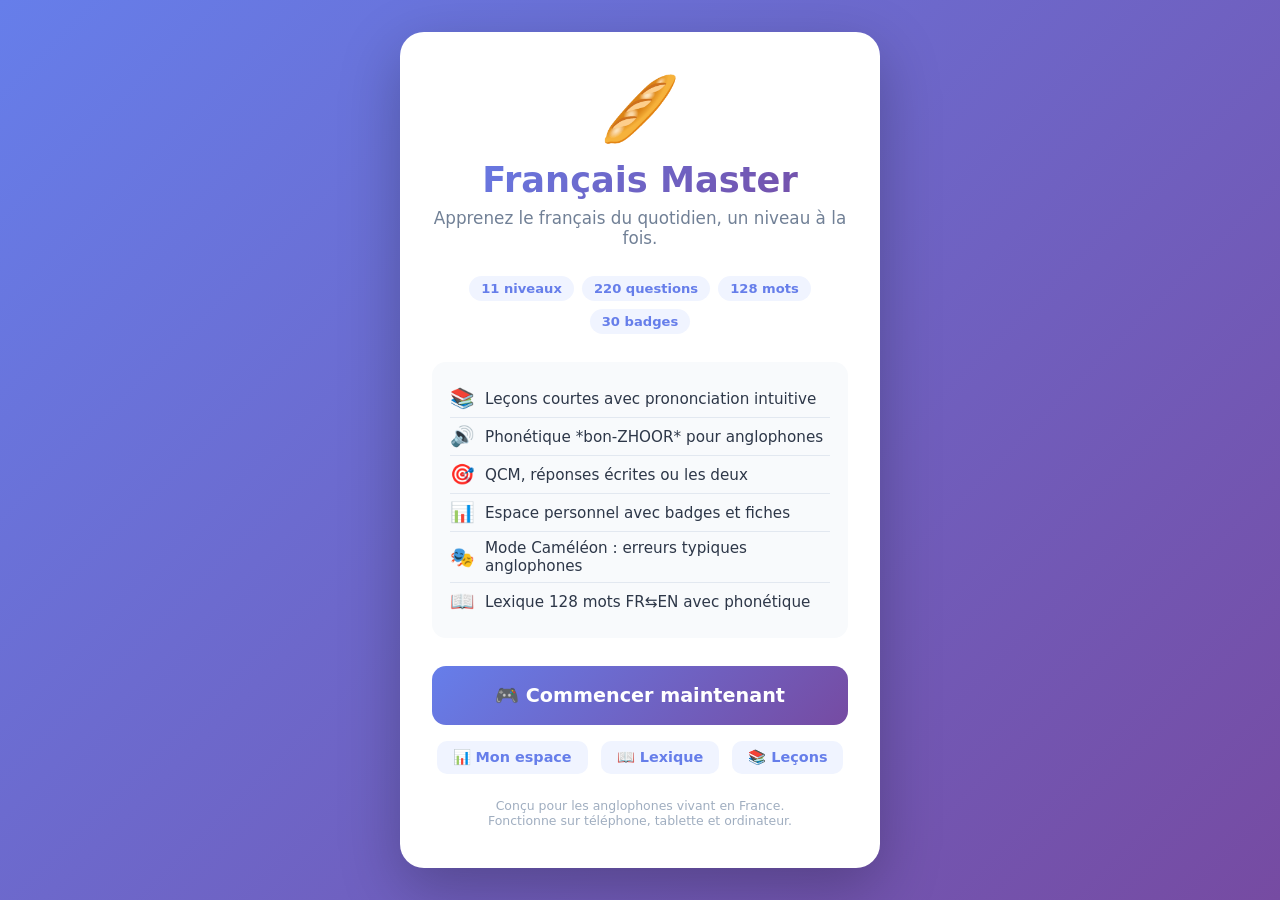
==== index.html @ 1af31f12 "Add files via upload" ====
<!DOCTYPE html>
<html lang="fr">
<head>
<meta charset="UTF-8">
<meta name="viewport" content="width=device-width, initial-scale=1.0">
<title>Français Master</title>
<style>
:root{--primary:#667eea;--secondary:#764ba2}
*{box-sizing:border-box;margin:0;padding:0;font-family:"Segoe UI",system-ui,sans-serif}
body{background:linear-gradient(135deg,var(--primary),var(--secondary));min-height:100vh;display:flex;align-items:center;justify-content:center;padding:20px}
.card{background:white;border-radius:24px;padding:40px 32px;max-width:480px;width:100%;text-align:center;box-shadow:0 20px 60px rgba(0,0,0,.25)}
.emoji{font-size:4em;margin-bottom:12px;display:block;animation:bounce 2s infinite}
@keyframes bounce{0%,100%{transform:translateY(0)}50%{transform:translateY(-10px)}}
h1{font-size:2.2em;font-weight:800;background:linear-gradient(135deg,var(--primary),var(--secondary));-webkit-background-clip:text;-webkit-text-fill-color:transparent;margin-bottom:8px}
.tagline{color:#718096;font-size:1.05em;margin-bottom:28px}
.pills{display:flex;justify-content:center;gap:8px;flex-wrap:wrap;margin-bottom:28px}
.pill{background:#f0f4ff;color:var(--primary);padding:5px 12px;border-radius:20px;font-size:.82em;font-weight:600}
.features{background:#f8fafc;border-radius:14px;padding:18px;margin-bottom:28px;text-align:left}
.feature{display:flex;align-items:center;gap:10px;padding:7px 0;font-size:.95em;color:#2d3748;border-bottom:1px solid #e2e8f0}
.feature:last-child{border-bottom:none}
.feature-icon{font-size:1.3em;flex-shrink:0}
.btn-play{display:block;background:linear-gradient(135deg,var(--primary),var(--secondary));color:white;text-decoration:none;padding:18px 32px;border-radius:14px;font-size:1.2em;font-weight:800;transition:all .25s;margin-bottom:12px}
.btn-play:hover{transform:translateY(-3px);box-shadow:0 10px 25px rgba(102,126,234,.4)}
.btn-sec{display:inline-block;color:var(--primary);text-decoration:none;font-size:.9em;font-weight:600;padding:8px 16px;border-radius:10px;background:#f0f4ff;margin:4px}
.footer{margin-top:20px;font-size:.78em;color:#a0aec0}
</style>
</head>
<body>
<div class="card">
  <span class="emoji">🥖</span>
  <h1>Français Master</h1>
  <p class="tagline">Apprenez le français du quotidien, un niveau à la fois.</p>
  <div class="pills">
    <span class="pill">11 niveaux</span>
    <span class="pill">220 questions</span>
    <span class="pill">128 mots</span>
    <span class="pill">30 badges</span>
  </div>
  <div class="features">
    <div class="feature"><span class="feature-icon">📚</span>Leçons courtes avec prononciation intuitive</div>
    <div class="feature"><span class="feature-icon">🔊</span>Phonétique *bon-ZHOOR* pour anglophones</div>
    <div class="feature"><span class="feature-icon">🎯</span>QCM, réponses écrites ou les deux</div>
    <div class="feature"><span class="feature-icon">📊</span>Espace personnel avec badges et fiches</div>
    <div class="feature"><span class="feature-icon">🎭</span>Mode Caméléon : erreurs typiques anglophones</div>
    <div class="feature"><span class="feature-icon">📖</span>Lexique 128 mots FR⇆EN avec phonétique</div>
  </div>
  <a href="quiz.html" class="btn-play">🎮 Commencer maintenant</a>
  <div>
    <a href="dashboard.html" class="btn-sec">📊 Mon espace</a>
    <a href="lexique.html" class="btn-sec">📖 Lexique</a>
    <a href="quiz.html?section=lecons" class="btn-sec">📚 Leçons</a>
  </div>
  <p class="footer">Conçu pour les anglophones vivant en France.<br>Fonctionne sur téléphone, tablette et ordinateur.</p>
</div>
</body>
</html>
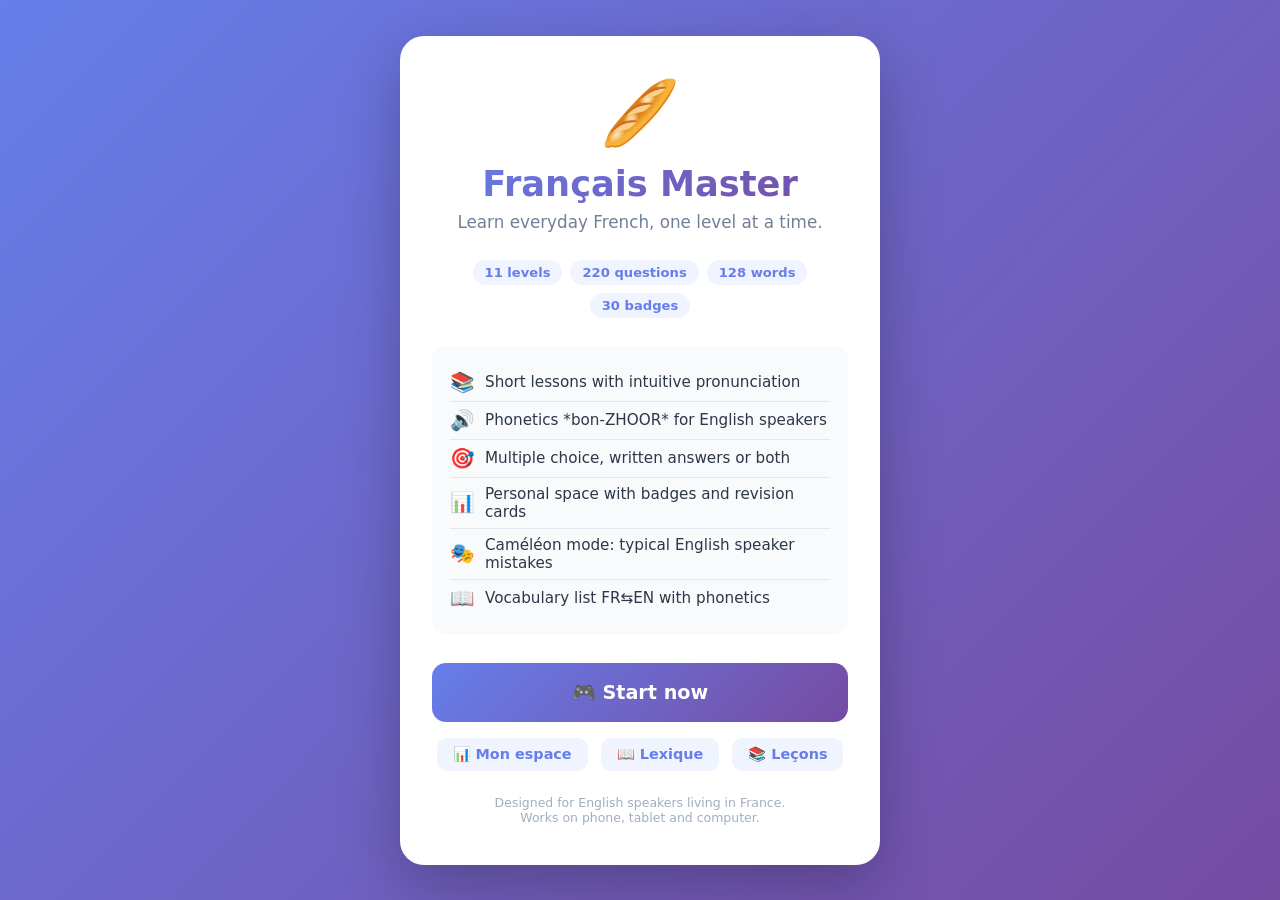
==== commit 24104b6d: "Add files via upload" ====
--- a/index.html
+++ b/index.html
@@ -29,28 +29,36 @@
 <div class="card">
   <span class="emoji">🥖</span>
   <h1>Français Master</h1>
-  <p class="tagline">Apprenez le français du quotidien, un niveau à la fois.</p>
+  <p class="tagline">Learn everyday French, one level at a time.</p>
   <div class="pills">
-    <span class="pill">11 niveaux</span>
+    <span class="pill">11 levels</span>
     <span class="pill">220 questions</span>
-    <span class="pill">128 mots</span>
+    <span class="pill" id="wordCount">128 words</span>
     <span class="pill">30 badges</span>
   </div>
   <div class="features">
-    <div class="feature"><span class="feature-icon">📚</span>Leçons courtes avec prononciation intuitive</div>
-    <div class="feature"><span class="feature-icon">🔊</span>Phonétique *bon-ZHOOR* pour anglophones</div>
-    <div class="feature"><span class="feature-icon">🎯</span>QCM, réponses écrites ou les deux</div>
-    <div class="feature"><span class="feature-icon">📊</span>Espace personnel avec badges et fiches</div>
-    <div class="feature"><span class="feature-icon">🎭</span>Mode Caméléon : erreurs typiques anglophones</div>
-    <div class="feature"><span class="feature-icon">📖</span>Lexique 128 mots FR⇆EN avec phonétique</div>
+    <div class="feature"><span class="feature-icon">📚</span>Short lessons with intuitive pronunciation</div>
+    <div class="feature"><span class="feature-icon">🔊</span>Phonetics *bon-ZHOOR* for English speakers</div>
+    <div class="feature"><span class="feature-icon">🎯</span>Multiple choice, written answers or both</div>
+    <div class="feature"><span class="feature-icon">📊</span>Personal space with badges and revision cards</div>
+    <div class="feature"><span class="feature-icon">🎭</span>Caméléon mode: typical English speaker mistakes</div>
+    <div class="feature"><span class="feature-icon">📖</span>Vocabulary list FR⇆EN with phonetics</div>
   </div>
-  <a href="quiz.html" class="btn-play">🎮 Commencer maintenant</a>
+  <a href="quiz.html" class="btn-play">🎮 Start now</a>
   <div>
     <a href="dashboard.html" class="btn-sec">📊 Mon espace</a>
     <a href="lexique.html" class="btn-sec">📖 Lexique</a>
     <a href="quiz.html?section=lecons" class="btn-sec">📚 Leçons</a>
   </div>
-  <p class="footer">Conçu pour les anglophones vivant en France.<br>Fonctionne sur téléphone, tablette et ordinateur.</p>
+  <p class="footer">Designed for English speakers living in France.<br>Works on phone, tablet and computer.</p>
 </div>
+<script src="BDDlexique.js"></script>
+<script>
+document.addEventListener("DOMContentLoaded", function() {
+  if (typeof LEXIQUE_BDD !== "undefined") {
+    document.getElementById("wordCount").textContent = LEXIQUE_BDD.length + " words";
+  }
+});
+</script>
 </body>
 </html>
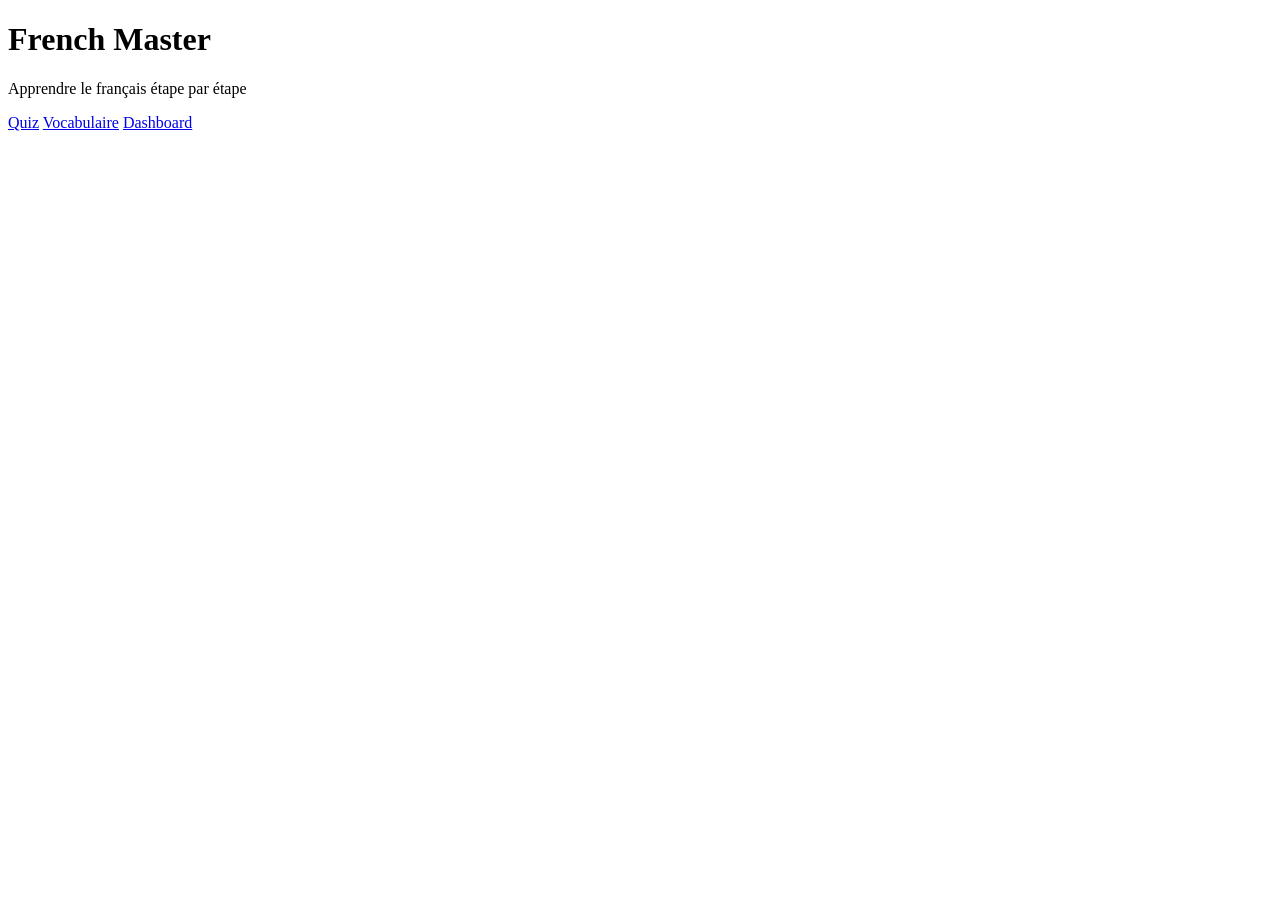
==== commit 469e2094: "Add files via upload" ====
--- a/index.html
+++ b/index.html
@@ -1,64 +1,21 @@
-<!DOCTYPE html>
+<!doctype html>
 <html lang="fr">
 <head>
-<meta charset="UTF-8">
-<meta name="viewport" content="width=device-width, initial-scale=1.0">
-<title>Français Master</title>
-<style>
-:root{--primary:#667eea;--secondary:#764ba2}
-*{box-sizing:border-box;margin:0;padding:0;font-family:"Segoe UI",system-ui,sans-serif}
-body{background:linear-gradient(135deg,var(--primary),var(--secondary));min-height:100vh;display:flex;align-items:center;justify-content:center;padding:20px}
-.card{background:white;border-radius:24px;padding:40px 32px;max-width:480px;width:100%;text-align:center;box-shadow:0 20px 60px rgba(0,0,0,.25)}
-.emoji{font-size:4em;margin-bottom:12px;display:block;animation:bounce 2s infinite}
-@keyframes bounce{0%,100%{transform:translateY(0)}50%{transform:translateY(-10px)}}
-h1{font-size:2.2em;font-weight:800;background:linear-gradient(135deg,var(--primary),var(--secondary));-webkit-background-clip:text;-webkit-text-fill-color:transparent;margin-bottom:8px}
-.tagline{color:#718096;font-size:1.05em;margin-bottom:28px}
-.pills{display:flex;justify-content:center;gap:8px;flex-wrap:wrap;margin-bottom:28px}
-.pill{background:#f0f4ff;color:var(--primary);padding:5px 12px;border-radius:20px;font-size:.82em;font-weight:600}
-.features{background:#f8fafc;border-radius:14px;padding:18px;margin-bottom:28px;text-align:left}
-.feature{display:flex;align-items:center;gap:10px;padding:7px 0;font-size:.95em;color:#2d3748;border-bottom:1px solid #e2e8f0}
-.feature:last-child{border-bottom:none}
-.feature-icon{font-size:1.3em;flex-shrink:0}
-.btn-play{display:block;background:linear-gradient(135deg,var(--primary),var(--secondary));color:white;text-decoration:none;padding:18px 32px;border-radius:14px;font-size:1.2em;font-weight:800;transition:all .25s;margin-bottom:12px}
-.btn-play:hover{transform:translateY(-3px);box-shadow:0 10px 25px rgba(102,126,234,.4)}
-.btn-sec{display:inline-block;color:var(--primary);text-decoration:none;font-size:.9em;font-weight:600;padding:8px 16px;border-radius:10px;background:#f0f4ff;margin:4px}
-.footer{margin-top:20px;font-size:.78em;color:#a0aec0}
-</style>
+<meta charset="utf-8">
+<meta name="viewport" content="width=device-width, initial-scale=1">
+<title>French Master</title>
+<link rel="stylesheet" href="style.css">
 </head>
 <body>
-<div class="card">
-  <span class="emoji">🥖</span>
-  <h1>Français Master</h1>
-  <p class="tagline">Learn everyday French, one level at a time.</p>
-  <div class="pills">
-    <span class="pill">11 levels</span>
-    <span class="pill">220 questions</span>
-    <span class="pill" id="wordCount">128 words</span>
-    <span class="pill">30 badges</span>
-  </div>
-  <div class="features">
-    <div class="feature"><span class="feature-icon">📚</span>Short lessons with intuitive pronunciation</div>
-    <div class="feature"><span class="feature-icon">🔊</span>Phonetics *bon-ZHOOR* for English speakers</div>
-    <div class="feature"><span class="feature-icon">🎯</span>Multiple choice, written answers or both</div>
-    <div class="feature"><span class="feature-icon">📊</span>Personal space with badges and revision cards</div>
-    <div class="feature"><span class="feature-icon">🎭</span>Caméléon mode: typical English speaker mistakes</div>
-    <div class="feature"><span class="feature-icon">📖</span>Vocabulary list FR⇆EN with phonetics</div>
-  </div>
-  <a href="quiz.html" class="btn-play">🎮 Start now</a>
-  <div>
-    <a href="dashboard.html" class="btn-sec">📊 Mon espace</a>
-    <a href="lexique.html" class="btn-sec">📖 Lexique</a>
-    <a href="quiz.html?section=lecons" class="btn-sec">📚 Leçons</a>
-  </div>
-  <p class="footer">Designed for English speakers living in France.<br>Works on phone, tablet and computer.</p>
-</div>
-<script src="BDDlexique.js"></script>
-<script>
-document.addEventListener("DOMContentLoaded", function() {
-  if (typeof LEXIQUE_BDD !== "undefined") {
-    document.getElementById("wordCount").textContent = LEXIQUE_BDD.length + " words";
-  }
-});
-</script>
+  <header>
+    <h1>French Master</h1>
+    <p>Apprendre le français étape par étape</p>
+  </header>
+
+  <main>
+    <a href="quiz.html">Quiz</a>
+    <a href="vocabulary.html">Vocabulaire</a>
+    <a href="dashboard.html">Dashboard</a>
+  </main>
 </body>
-</html>+</html>
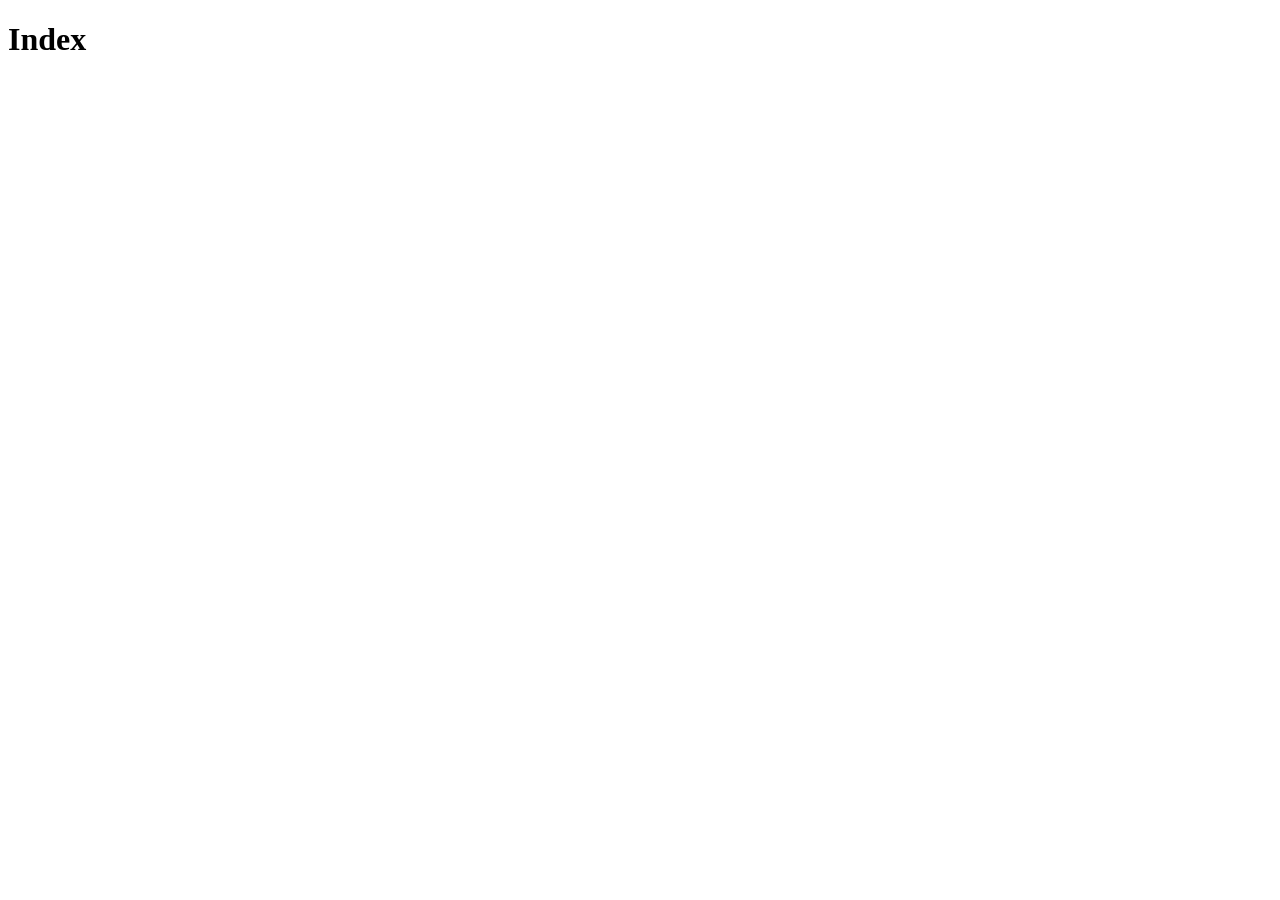
==== commit 3ac2225f: "Add files via upload" ====
--- a/index.html
+++ b/index.html
@@ -3,19 +3,18 @@
 <head>
 <meta charset="utf-8">
 <meta name="viewport" content="width=device-width, initial-scale=1">
-<title>French Master</title>
-<link rel="stylesheet" href="style.css">
+
+<link rel="stylesheet" href="css/base/reset.css">
+<link rel="stylesheet" href="css/base/variables.css">
+<link rel="stylesheet" href="css/base/typography.css">
+<link rel="stylesheet" href="css/base/animations.css">
+
+<title>Index</title>
 </head>
 <body>
-  <header>
-    <h1>French Master</h1>
-    <p>Apprendre le français étape par étape</p>
-  </header>
 
-  <main>
-    <a href="quiz.html">Quiz</a>
-    <a href="vocabulary.html">Vocabulaire</a>
-    <a href="dashboard.html">Dashboard</a>
-  </main>
+<h1>Index</h1>
+
+<script type="module" src="js/config/app-config.js"></script>
 </body>
 </html>
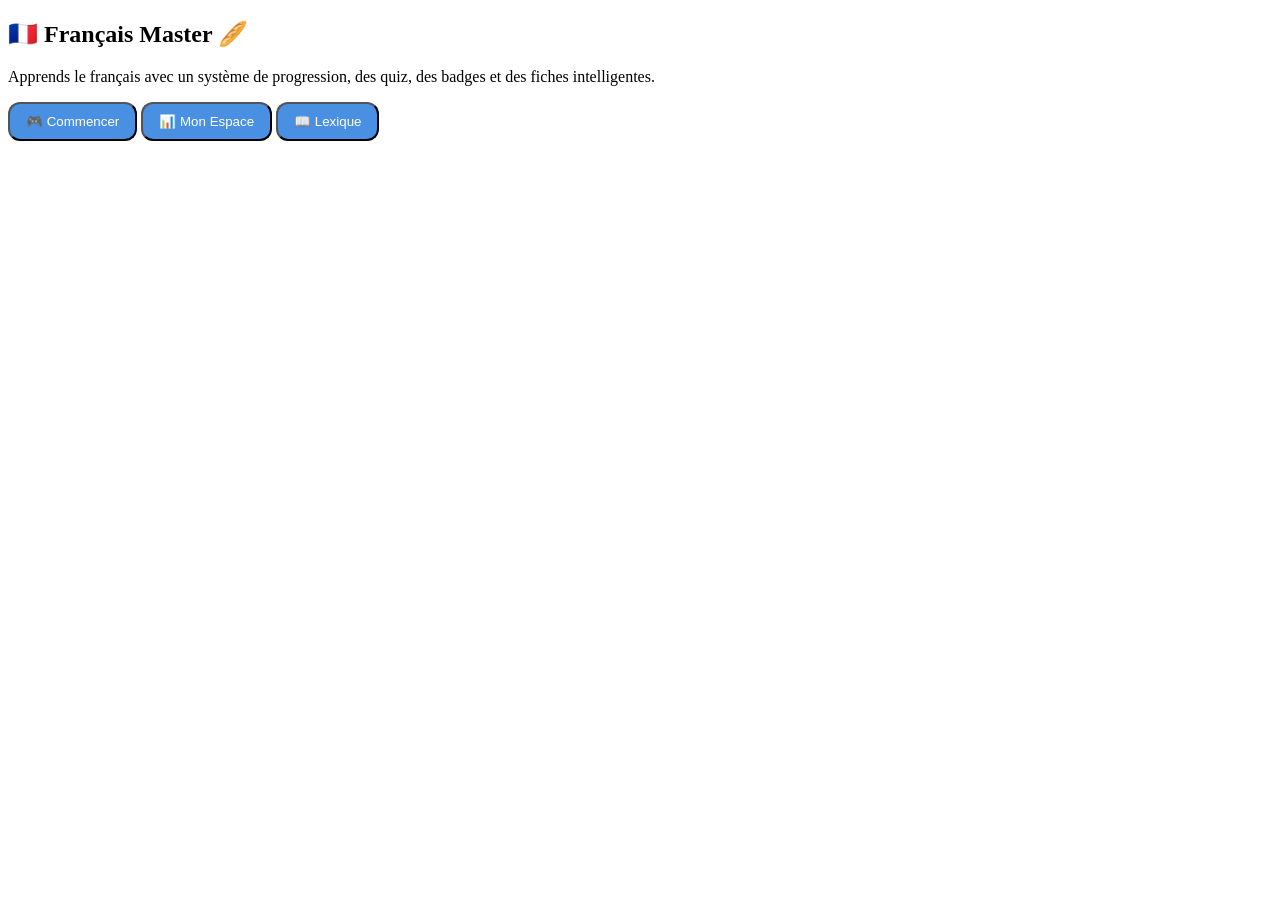
==== commit f5acf3c6: "Update index.html" ====
--- a/index.html
+++ b/index.html
@@ -1,20 +1,87 @@
-<!doctype html>
+<!DOCTYPE html>
 <html lang="fr">
 <head>
-<meta charset="utf-8">
-<meta name="viewport" content="width=device-width, initial-scale=1">
+  <meta charset="UTF-8" />
+  <meta name="viewport" content="width=device-width, initial-scale=1.0"/>
 
-<link rel="stylesheet" href="css/base/reset.css">
-<link rel="stylesheet" href="css/base/variables.css">
-<link rel="stylesheet" href="css/base/typography.css">
-<link rel="stylesheet" href="css/base/animations.css">
+  <title>Français Master</title>
 
-<title>Index</title>
+  <!-- BASE CSS -->
+  <link rel="stylesheet" href="css/base/reset.css">
+  <link rel="stylesheet" href="css/base/variables.css">
+  <link rel="stylesheet" href="css/base/typography.css">
+  <link rel="stylesheet" href="css/base/animations.css">
+
+  <!-- LAYOUT -->
+  <link rel="stylesheet" href="css/layout/grid.css">
+  <link rel="stylesheet" href="css/layout/containers.css">
+  <link rel="stylesheet" href="css/layout/sections.css">
+
+  <!-- COMPONENTS -->
+  <link rel="stylesheet" href="css/components/buttons.css">
+  <link rel="stylesheet" href="css/components/cards.css">
+  <link rel="stylesheet" href="css/components/modals.css">
+  <link rel="stylesheet" href="css/components/toast.css">
+
+  <!-- PAGE -->
+  <link rel="stylesheet" href="css/pages/index.css">
 </head>
+
 <body>
 
-<h1>Index</h1>
+  <!--
+    ════════════════════════════════════════════════════════
+    🎮 FRANÇAIS MASTER
+    Page d'accueil du jeu
+    ════════════════════════════════════════════════════════
+  -->
 
-<script type="module" src="js/config/app-config.js"></script>
+  <div id="app">
+
+    <!-- HERO -->
+    <section class="hero-section">
+
+      <div class="hero-content">
+
+        <h1>🇫🇷 Français Master 🥖</h1>
+
+        <p class="hero-subtitle">
+          Apprends le français avec un système de progression,
+          des quiz, des badges et des fiches intelligentes.
+        </p>
+
+        <div class="hero-buttons">
+
+          <button onclick="goToQuiz()" class="btn btn-primary">
+            🎮 Commencer
+          </button>
+
+          <button onclick="goToDashboard()" class="btn btn-secondary">
+            📊 Mon Espace
+          </button>
+
+          <button onclick="goToVocabulary()" class="btn btn-secondary">
+            📖 Lexique
+          </button>
+
+        </div>
+
+      </div>
+
+    </section>
+
+  </div>
+
+  <!-- CONFIG -->
+  <script src="js/config/app-config.js"></script>
+  <script src="js/config/game-config.js"></script>
+  <script src="js/config/pedagogy-config.js"></script>
+
+  <!-- ENGINES -->
+  <script src="js/engine/navigation-engine.js"></script>
+
+  <!-- PAGE -->
+  <script src="js/pages/index-page.js"></script>
+
 </body>
-</html>
+</html>
--- a/css/base/variables.css
+++ b/css/base/variables.css
@@ -0,0 +1,6 @@
+:root {
+  --primary-color: #4a90e2;
+  --background-color: #f5f5f5;
+  --text-color: #222;
+  --radius: 12px;
+}
--- a/css/base/typography.css
+++ b/css/base/typography.css
@@ -0,0 +1,2 @@
+/* typography.css */
+/* French Master */
--- a/css/base/animations.css
+++ b/css/base/animations.css
@@ -0,0 +1,2 @@
+/* animations.css */
+/* French Master */
--- a/css/layout/grid.css
+++ b/css/layout/grid.css
@@ -0,0 +1,2 @@
+/* grid.css */
+/* French Master */
--- a/css/layout/containers.css
+++ b/css/layout/containers.css
@@ -0,0 +1,2 @@
+/* containers.css */
+/* French Master */
--- a/css/layout/sections.css
+++ b/css/layout/sections.css
@@ -0,0 +1,2 @@
+/* sections.css */
+/* French Master */
--- a/css/components/buttons.css
+++ b/css/components/buttons.css
@@ -0,0 +1,6 @@
+.btn {
+  background: var(--primary-color);
+  color: white;
+  border-radius: var(--radius);
+  padding: 10px 16px;
+}
--- a/css/components/cards.css
+++ b/css/components/cards.css
@@ -0,0 +1,2 @@
+/* cards.css */
+/* French Master */
--- a/css/components/modals.css
+++ b/css/components/modals.css
@@ -0,0 +1,2 @@
+/* modals.css */
+/* French Master */
--- a/css/components/toast.css
+++ b/css/components/toast.css
@@ -0,0 +1,2 @@
+/* toast.css */
+/* French Master */
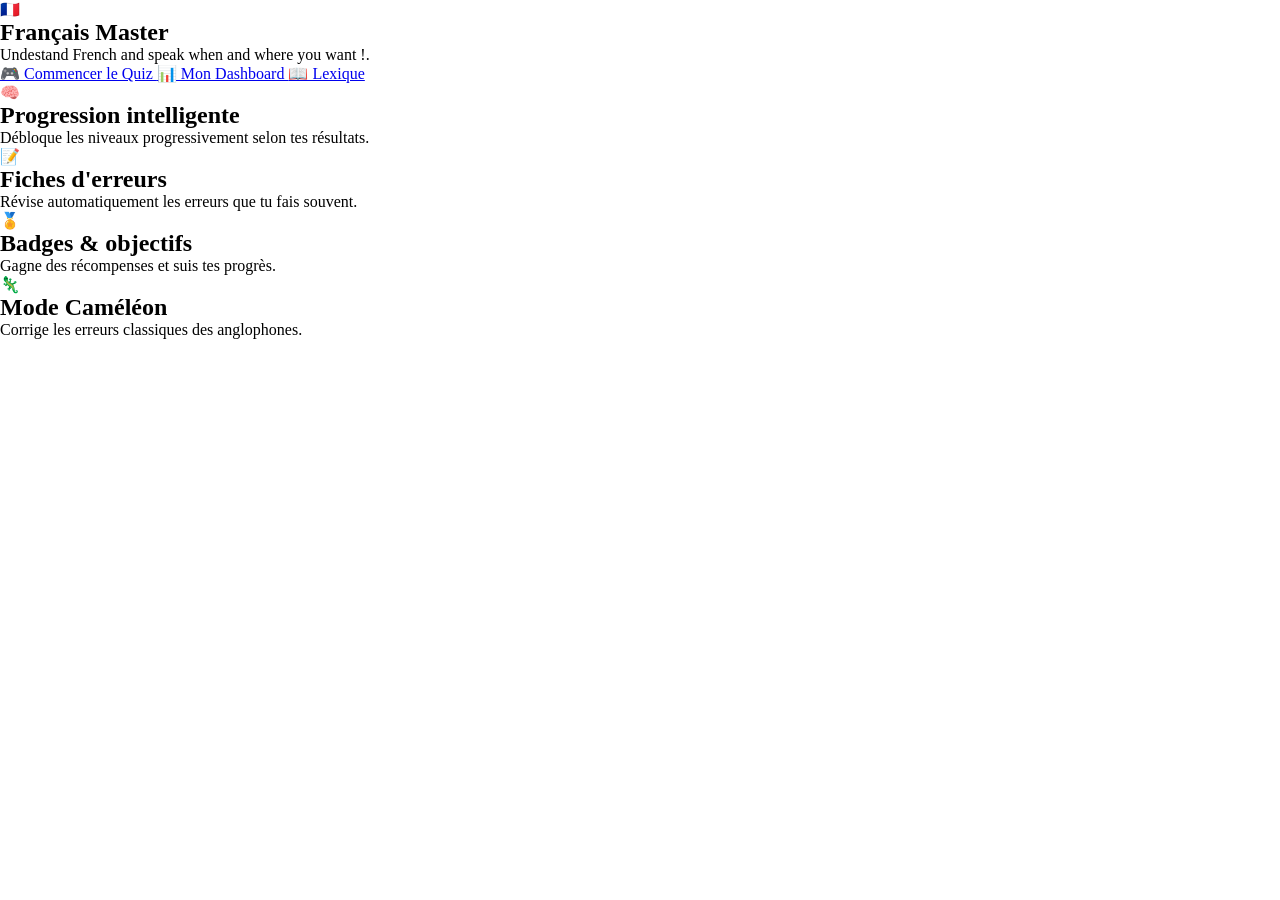
==== commit deff0eee: "Update index.html" ====
--- a/index.html
+++ b/index.html
@@ -4,65 +4,78 @@
   <meta charset="UTF-8" />
   <meta name="viewport" content="width=device-width, initial-scale=1.0"/>
 
-  <title>Français Master</title>
+  <title>French Master</title>
 
-  <!-- BASE CSS -->
+  <!-- =========================================================
+       CSS GLOBAL
+       ========================================================= -->
   <link rel="stylesheet" href="css/base/reset.css">
   <link rel="stylesheet" href="css/base/variables.css">
   <link rel="stylesheet" href="css/base/typography.css">
   <link rel="stylesheet" href="css/base/animations.css">
 
-  <!-- LAYOUT -->
+  <!-- =========================================================
+       LAYOUT
+       ========================================================= -->
   <link rel="stylesheet" href="css/layout/grid.css">
+  <link rel="stylesheet" href="css/layout/sections.css">
   <link rel="stylesheet" href="css/layout/containers.css">
-  <link rel="stylesheet" href="css/layout/sections.css">
 
-  <!-- COMPONENTS -->
+  <!-- =========================================================
+       COMPONENTS
+       ========================================================= -->
   <link rel="stylesheet" href="css/components/buttons.css">
   <link rel="stylesheet" href="css/components/cards.css">
   <link rel="stylesheet" href="css/components/modals.css">
+  <link rel="stylesheet" href="css/components/forms.css">
   <link rel="stylesheet" href="css/components/toast.css">
 
-  <!-- PAGE -->
+  <!-- =========================================================
+       PAGE
+       ========================================================= -->
   <link rel="stylesheet" href="css/pages/index.css">
 </head>
 
 <body>
 
-  <!--
-    ════════════════════════════════════════════════════════
-    🎮 FRANÇAIS MASTER
-    Page d'accueil du jeu
-    ════════════════════════════════════════════════════════
-  -->
-
-  <div id="app">
+  <!-- =========================================================
+       PAGE D'ACCUEIL PRINCIPALE
+       ========================================================= -->
+  <main class="home-page">
 
     <!-- HERO -->
     <section class="hero-section">
 
+      <div class="hero-overlay"></div>
+
       <div class="hero-content">
 
-        <h1>🇫🇷 Français Master 🥖</h1>
+        <div class="hero-logo">
+          🇫🇷
+        </div>
+
+        <h1 class="hero-title">
+          Français Master
+        </h1>
 
         <p class="hero-subtitle">
-          Apprends le français avec un système de progression,
-          des quiz, des badges et des fiches intelligentes.
+          Undestand French and speak when and where you want !.
         </p>
 
-        <div class="hero-buttons">
+        <!-- BOUTONS PRINCIPAUX -->
+        <div class="hero-actions">
 
-          <button onclick="goToQuiz()" class="btn btn-primary">
-            🎮 Commencer
-          </button>
+          <a href="quiz.html" class="main-button primary-button">
+            🎮 Commencer le Quiz
+          </a>
 
-          <button onclick="goToDashboard()" class="btn btn-secondary">
-            📊 Mon Espace
-          </button>
+          <a href="dashboard.html" class="main-button secondary-button">
+            📊 Mon Dashboard
+          </a>
 
-          <button onclick="goToVocabulary()" class="btn btn-secondary">
+          <a href="vocabulary.html" class="main-button tertiary-button">
             📖 Lexique
-          </button>
+          </a>
 
         </div>
 
@@ -70,17 +83,74 @@
 
     </section>
 
-  </div>
+    <!-- FEATURES -->
+    <section class="features-section">
 
-  <!-- CONFIG -->
+      <div class="feature-card">
+        <div class="feature-icon">🧠</div>
+        <h2>Progression intelligente</h2>
+        <p>
+          Débloque les niveaux progressivement
+          selon tes résultats.
+        </p>
+      </div>
+
+      <div class="feature-card">
+        <div class="feature-icon">📝</div>
+        <h2>Fiches d'erreurs</h2>
+        <p>
+          Révise automatiquement
+          les erreurs que tu fais souvent.
+        </p>
+      </div>
+
+      <div class="feature-card">
+        <div class="feature-icon">🏅</div>
+        <h2>Badges & objectifs</h2>
+        <p>
+          Gagne des récompenses
+          et suis tes progrès.
+        </p>
+      </div>
+
+      <div class="feature-card">
+        <div class="feature-icon">🦎</div>
+        <h2>Mode Caméléon</h2>
+        <p>
+          Corrige les erreurs classiques
+          des anglophones.
+        </p>
+      </div>
+
+    </section>
+
+  </main>
+
+  <!-- =========================================================
+       CONFIGURATION
+       ========================================================= -->
   <script src="js/config/app-config.js"></script>
   <script src="js/config/game-config.js"></script>
   <script src="js/config/pedagogy-config.js"></script>
 
-  <!-- ENGINES -->
+  <!-- =========================================================
+       UTILS
+       ========================================================= -->
+  <script src="js/utils/dom-utils.js"></script>
+  <script src="js/utils/storage-utils.js"></script>
+  <script src="js/utils/string-utils.js"></script>
+  <script src="js/utils/random-utils.js"></script>
+
+  <!-- =========================================================
+       ENGINE
+       ========================================================= -->
+  <script src="js/engine/save-engine.js"></script>
+  <script src="js/engine/player-engine.js"></script>
   <script src="js/engine/navigation-engine.js"></script>
 
-  <!-- PAGE -->
+  <!-- =========================================================
+       PAGE SCRIPT
+       ========================================================= -->
   <script src="js/pages/index-page.js"></script>
 
 </body>
--- a/css/base/variables.css
+++ b/css/base/variables.css
@@ -1,6 +1,23 @@
-:root {
-  --primary-color: #4a90e2;
-  --background-color: #f5f5f5;
-  --text-color: #222;
-  --radius: 12px;
+/*
+════════════════════════════════════════════════════════════
+🎨 VARIABLES
+════════════════════════════════════════════════════════════
+*/
+
+:root{
+
+  --primary:#667eea;
+  --secondary:#764ba2;
+
+  --success:#48bb78;
+  --error:#f56565;
+  --warning:#ed8936;
+
+  --gold:#ffd700;
+
+  --bg-light:#f7fafc;
+  --text:#2d3748;
+
+  --radius:14px;
+
 }
--- a/css/components/buttons.css
+++ b/css/components/buttons.css
@@ -1,6 +1,35 @@
-.btn {
-  background: var(--primary-color);
-  color: white;
-  border-radius: var(--radius);
-  padding: 10px 16px;
+/*
+════════════════════════════════════════════════════════════
+🔘 BUTTONS
+════════════════════════════════════════════════════════════
+*/
+
+.btn{
+
+  padding:12px 20px;
+
+  border:none;
+
+  border-radius:12px;
+
+  cursor:pointer;
+
+  font-weight:bold;
+
+  transition:.2s;
+
+}
+
+.btn:hover{
+  transform:translateY(-2px);
+}
+
+.btn-primary{
+  background:var(--primary);
+  color:white;
+}
+
+.btn-secondary{
+  background:#edf2f7;
+  color:#2d3748;
 }
--- a/css/components/cards.css
+++ b/css/components/cards.css
@@ -1,2 +1,17 @@
-/* cards.css */
-/* French Master */
+/*
+════════════════════════════════════════════════════════════
+🃏 CARDS
+════════════════════════════════════════════════════════════
+*/
+
+.card{
+
+  background:white;
+
+  border-radius:16px;
+
+  padding:20px;
+
+  box-shadow:0 4px 14px rgba(0,0,0,.08);
+
+}
--- a/css/components/forms.css
+++ b/css/components/forms.css
@@ -0,0 +1,2 @@
+/* forms.css */
+/* French Master */
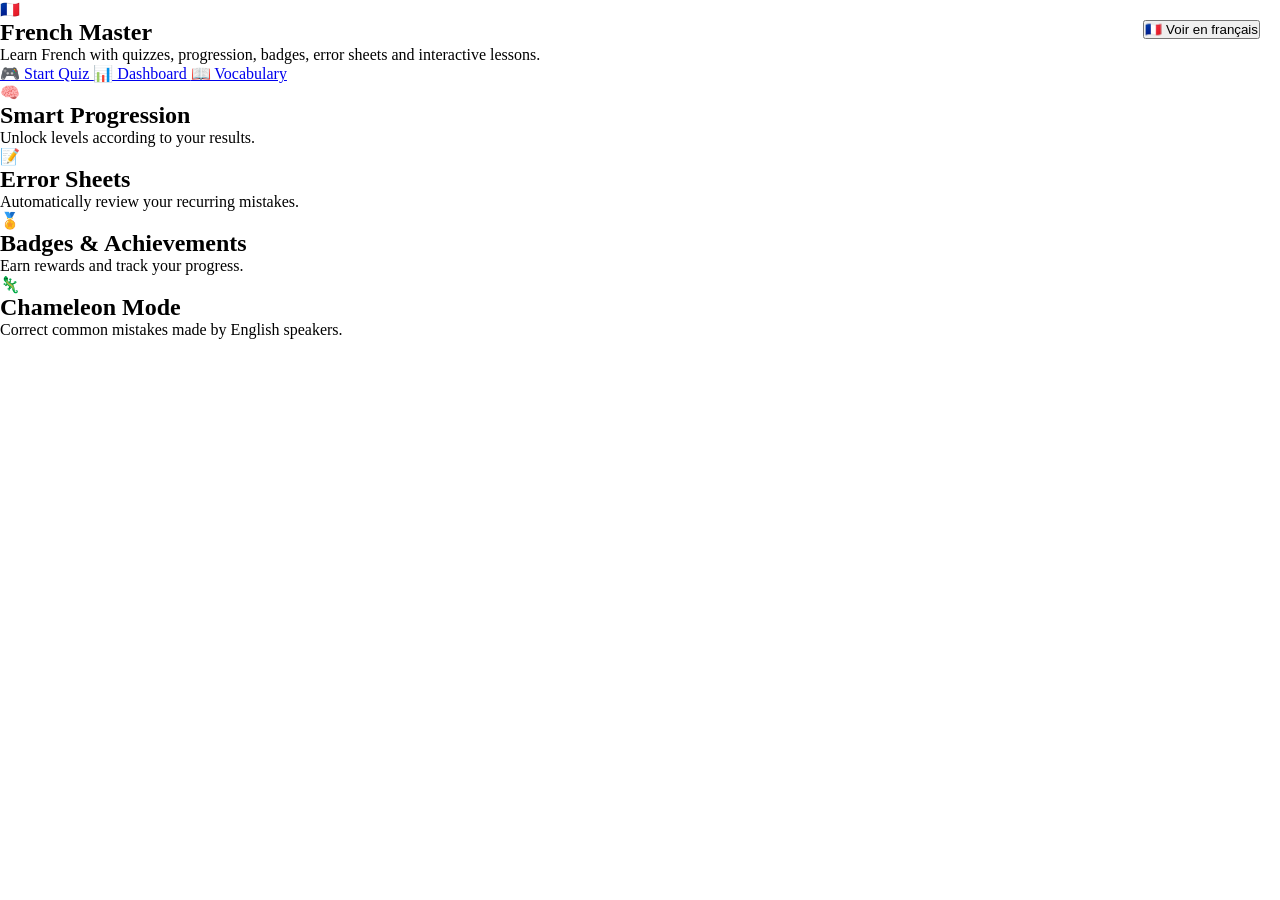
==== commit ef2a1eb8: "Update index.html" ====
--- a/index.html
+++ b/index.html
@@ -1,157 +1,287 @@
 <!DOCTYPE html>
-<html lang="fr">
+<html lang="en">
 <head>
-  <meta charset="UTF-8" />
-  <meta name="viewport" content="width=device-width, initial-scale=1.0"/>
-
-  <title>French Master</title>
-
-  <!-- =========================================================
-       CSS GLOBAL
-       ========================================================= -->
-  <link rel="stylesheet" href="css/base/reset.css">
-  <link rel="stylesheet" href="css/base/variables.css">
-  <link rel="stylesheet" href="css/base/typography.css">
-  <link rel="stylesheet" href="css/base/animations.css">
-
-  <!-- =========================================================
-       LAYOUT
-       ========================================================= -->
-  <link rel="stylesheet" href="css/layout/grid.css">
-  <link rel="stylesheet" href="css/layout/sections.css">
-  <link rel="stylesheet" href="css/layout/containers.css">
-
-  <!-- =========================================================
-       COMPONENTS
-       ========================================================= -->
-  <link rel="stylesheet" href="css/components/buttons.css">
-  <link rel="stylesheet" href="css/components/cards.css">
-  <link rel="stylesheet" href="css/components/modals.css">
-  <link rel="stylesheet" href="css/components/forms.css">
-  <link rel="stylesheet" href="css/components/toast.css">
-
-  <!-- =========================================================
-       PAGE
-       ========================================================= -->
-  <link rel="stylesheet" href="css/pages/index.css">
+
+<meta charset="UTF-8">
+<meta name="viewport" content="width=device-width, initial-scale=1.0">
+
+<title>French Master</title>
+
+<!-- BASE -->
+<link rel="stylesheet" href="css/base/reset.css">
+<link rel="stylesheet" href="css/base/variables.css">
+<link rel="stylesheet" href="css/base/typography.css">
+<link rel="stylesheet" href="css/base/animations.css">
+
+<!-- LAYOUT -->
+<link rel="stylesheet" href="css/layout/grid.css">
+<link rel="stylesheet" href="css/layout/sections.css">
+<link rel="stylesheet" href="css/layout/containers.css">
+
+<!-- COMPONENTS -->
+<link rel="stylesheet" href="css/components/buttons.css">
+<link rel="stylesheet" href="css/components/cards.css">
+<link rel="stylesheet" href="css/components/modals.css">
+<link rel="stylesheet" href="css/components/forms.css">
+<link rel="stylesheet" href="css/components/toast.css">
+
+<!-- PAGE -->
+<link rel="stylesheet" href="css/pages/index.css">
+
 </head>
 
 <body>
 
-  <!-- =========================================================
-       PAGE D'ACCUEIL PRINCIPALE
-       ========================================================= -->
-  <main class="home-page">
-
-    <!-- HERO -->
-    <section class="hero-section">
-
-      <div class="hero-overlay"></div>
-
-      <div class="hero-content">
-
-        <div class="hero-logo">
-          🇫🇷
-        </div>
-
-        <h1 class="hero-title">
-          Français Master
-        </h1>
-
-        <p class="hero-subtitle">
-          Undestand French and speak when and where you want !.
-        </p>
-
-        <!-- BOUTONS PRINCIPAUX -->
-        <div class="hero-actions">
-
-          <a href="quiz.html" class="main-button primary-button">
-            🎮 Commencer le Quiz
-          </a>
-
-          <a href="dashboard.html" class="main-button secondary-button">
-            📊 Mon Dashboard
-          </a>
-
-          <a href="vocabulary.html" class="main-button tertiary-button">
-            📖 Lexique
-          </a>
-
-        </div>
-
+<main class="home-page">
+
+  <!-- LANGUAGE SWITCH -->
+  <div style="position:absolute;top:20px;right:20px;z-index:50">
+
+    <button
+      id="languageToggle"
+      class="main-button secondary-button"
+      onclick="toggleLanguage()"
+    >
+      🇫🇷 Voir en français
+    </button>
+
+  </div>
+
+  <!-- HERO -->
+  <section class="hero-section">
+
+    <div class="hero-overlay"></div>
+
+    <div class="hero-content">
+
+      <div class="hero-logo">
+        🇫🇷
       </div>
 
-    </section>
-
-    <!-- FEATURES -->
-    <section class="features-section">
-
-      <div class="feature-card">
-        <div class="feature-icon">🧠</div>
-        <h2>Progression intelligente</h2>
-        <p>
-          Débloque les niveaux progressivement
-          selon tes résultats.
-        </p>
+      <h1 class="hero-title" id="homeTitle">
+        French Master
+      </h1>
+
+      <p class="hero-subtitle" id="homeSubtitle">
+        Learn French with quizzes,
+        progression, badges,
+        error sheets and interactive lessons.
+      </p>
+
+      <!-- ACTIONS -->
+      <div class="hero-actions">
+
+        <a
+          href="quiz.html"
+          class="main-button primary-button"
+          id="playButton"
+        >
+          🎮 Start Quiz
+        </a>
+
+        <a
+          href="dashboard.html"
+          class="main-button secondary-button"
+          id="dashboardButton"
+        >
+          📊 Dashboard
+        </a>
+
+        <a
+          href="vocabulary.html"
+          class="main-button tertiary-button"
+          id="vocabularyButton"
+        >
+          📖 Vocabulary
+        </a>
+
       </div>
 
-      <div class="feature-card">
-        <div class="feature-icon">📝</div>
-        <h2>Fiches d'erreurs</h2>
-        <p>
-          Révise automatiquement
-          les erreurs que tu fais souvent.
-        </p>
-      </div>
-
-      <div class="feature-card">
-        <div class="feature-icon">🏅</div>
-        <h2>Badges & objectifs</h2>
-        <p>
-          Gagne des récompenses
-          et suis tes progrès.
-        </p>
-      </div>
-
-      <div class="feature-card">
-        <div class="feature-icon">🦎</div>
-        <h2>Mode Caméléon</h2>
-        <p>
-          Corrige les erreurs classiques
-          des anglophones.
-        </p>
-      </div>
-
-    </section>
-
-  </main>
-
-  <!-- =========================================================
-       CONFIGURATION
-       ========================================================= -->
-  <script src="js/config/app-config.js"></script>
-  <script src="js/config/game-config.js"></script>
-  <script src="js/config/pedagogy-config.js"></script>
-
-  <!-- =========================================================
-       UTILS
-       ========================================================= -->
-  <script src="js/utils/dom-utils.js"></script>
-  <script src="js/utils/storage-utils.js"></script>
-  <script src="js/utils/string-utils.js"></script>
-  <script src="js/utils/random-utils.js"></script>
-
-  <!-- =========================================================
-       ENGINE
-       ========================================================= -->
-  <script src="js/engine/save-engine.js"></script>
-  <script src="js/engine/player-engine.js"></script>
-  <script src="js/engine/navigation-engine.js"></script>
-
-  <!-- =========================================================
-       PAGE SCRIPT
-       ========================================================= -->
-  <script src="js/pages/index-page.js"></script>
+    </div>
+
+  </section>
+
+  <!-- FEATURES -->
+  <section class="features-section">
+
+    <div class="feature-card">
+
+      <div class="feature-icon">🧠</div>
+
+      <h2 id="feature1Title">
+        Smart Progression
+      </h2>
+
+      <p id="feature1Text">
+        Unlock levels according
+        to your results.
+      </p>
+
+    </div>
+
+    <div class="feature-card">
+
+      <div class="feature-icon">📝</div>
+
+      <h2 id="feature2Title">
+        Error Sheets
+      </h2>
+
+      <p id="feature2Text">
+        Automatically review
+        your recurring mistakes.
+      </p>
+
+    </div>
+
+    <div class="feature-card">
+
+      <div class="feature-icon">🏅</div>
+
+      <h2 id="feature3Title">
+        Badges & Achievements
+      </h2>
+
+      <p id="feature3Text">
+        Earn rewards
+        and track your progress.
+      </p>
+
+    </div>
+
+    <div class="feature-card">
+
+      <div class="feature-icon">🦎</div>
+
+      <h2 id="feature4Title">
+        Chameleon Mode
+      </h2>
+
+      <p id="feature4Text">
+        Correct common mistakes
+        made by English speakers.
+      </p>
+
+    </div>
+
+  </section>
+
+</main>
+
+<!-- CONFIG -->
+<script src="js/config/app-config.js"></script>
+
+<!-- PAGE -->
+<script>
+
+let currentLanguage = "en";
+
+function toggleLanguage(){
+
+  currentLanguage =
+    currentLanguage === "en"
+      ? "fr"
+      : "en";
+
+  if(currentLanguage === "fr"){
+
+    document.documentElement.lang = "fr";
+
+    document.getElementById("languageToggle").textContent =
+      "🇬🇧 See in English";
+
+    document.getElementById("homeTitle").textContent =
+      "Français Master";
+
+    document.getElementById("homeSubtitle").textContent =
+      "Apprends le français avec des quiz, des badges, des fiches et des leçons interactives.";
+
+    document.getElementById("playButton").textContent =
+      "🎮 Commencer";
+
+    document.getElementById("dashboardButton").textContent =
+      "📊 Tableau de bord";
+
+    document.getElementById("vocabularyButton").textContent =
+      "📖 Lexique";
+
+    document.getElementById("feature1Title").textContent =
+      "Progression intelligente";
+
+    document.getElementById("feature1Text").textContent =
+      "Débloque les niveaux selon tes résultats.";
+
+    document.getElementById("feature2Title").textContent =
+      "Fiches d'erreurs";
+
+    document.getElementById("feature2Text").textContent =
+      "Révise automatiquement tes erreurs fréquentes.";
+
+    document.getElementById("feature3Title").textContent =
+      "Badges & Récompenses";
+
+    document.getElementById("feature3Text").textContent =
+      "Gagne des récompenses et suis tes progrès.";
+
+    document.getElementById("feature4Title").textContent =
+      "Mode Caméléon";
+
+    document.getElementById("feature4Text").textContent =
+      "Corrige les erreurs classiques des anglophones.";
+
+  }
+
+  else{
+
+    document.documentElement.lang = "en";
+
+    document.getElementById("languageToggle").textContent =
+      "🇫🇷 Voir en français";
+
+    document.getElementById("homeTitle").textContent =
+      "French Master";
+
+    document.getElementById("homeSubtitle").textContent =
+      "Learn French with quizzes, progression, badges, error sheets and interactive lessons.";
+
+    document.getElementById("playButton").textContent =
+      "🎮 Start Quiz";
+
+    document.getElementById("dashboardButton").textContent =
+      "📊 Dashboard";
+
+    document.getElementById("vocabularyButton").textContent =
+      "📖 Vocabulary";
+
+    document.getElementById("feature1Title").textContent =
+      "Smart Progression";
+
+    document.getElementById("feature1Text").textContent =
+      "Unlock levels according to your results.";
+
+    document.getElementById("feature2Title").textContent =
+      "Error Sheets";
+
+    document.getElementById("feature2Text").textContent =
+      "Automatically review your recurring mistakes.";
+
+    document.getElementById("feature3Title").textContent =
+      "Badges & Achievements";
+
+    document.getElementById("feature3Text").textContent =
+      "Earn rewards and track your progress.";
+
+    document.getElementById("feature4Title").textContent =
+      "Chameleon Mode";
+
+    document.getElementById("feature4Text").textContent =
+      "Correct common mistakes made by English speakers.";
+
+  }
+
+}
+
+</script>
 
 </body>
 </html>
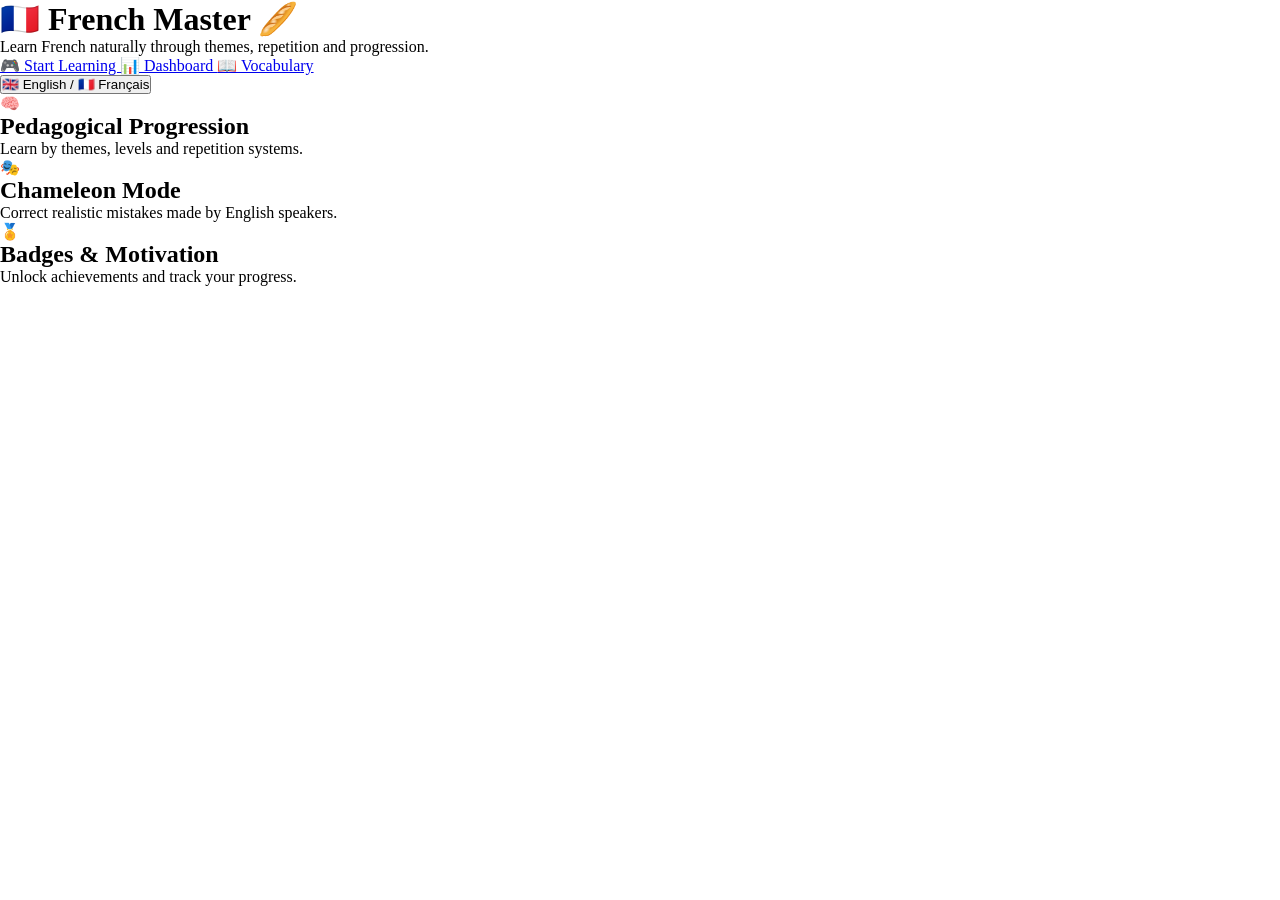
==== commit 8452bce5: "Update index.html" ====
--- a/index.html
+++ b/index.html
@@ -2,286 +2,137 @@
 <html lang="en">
 <head>
 
-<meta charset="UTF-8">
-<meta name="viewport" content="width=device-width, initial-scale=1.0">
+  <meta charset="UTF-8">
+  <meta name="viewport" content="width=device-width, initial-scale=1.0">
 
-<title>French Master</title>
+  <title>French Master</title>
 
-<!-- BASE -->
-<link rel="stylesheet" href="css/base/reset.css">
-<link rel="stylesheet" href="css/base/variables.css">
-<link rel="stylesheet" href="css/base/typography.css">
-<link rel="stylesheet" href="css/base/animations.css">
+  <!-- BASE -->
+  <link rel="stylesheet" href="css/base/reset.css">
+  <link rel="stylesheet" href="css/base/variables.css">
+  <link rel="stylesheet" href="css/base/typography.css">
+  <link rel="stylesheet" href="css/base/animations.css">
 
-<!-- LAYOUT -->
-<link rel="stylesheet" href="css/layout/grid.css">
-<link rel="stylesheet" href="css/layout/sections.css">
-<link rel="stylesheet" href="css/layout/containers.css">
+  <!-- LAYOUT -->
+  <link rel="stylesheet" href="css/layout/containers.css">
+  <link rel="stylesheet" href="css/layout/grid.css">
+  <link rel="stylesheet" href="css/layout/sections.css">
 
-<!-- COMPONENTS -->
-<link rel="stylesheet" href="css/components/buttons.css">
-<link rel="stylesheet" href="css/components/cards.css">
-<link rel="stylesheet" href="css/components/modals.css">
-<link rel="stylesheet" href="css/components/forms.css">
-<link rel="stylesheet" href="css/components/toast.css">
+  <!-- COMPONENTS -->
+  <link rel="stylesheet" href="css/components/buttons.css">
+  <link rel="stylesheet" href="css/components/cards.css">
+  <link rel="stylesheet" href="css/components/progress.css">
+  <link rel="stylesheet" href="css/components/toast.css">
 
-<!-- PAGE -->
-<link rel="stylesheet" href="css/pages/index.css">
+  <!-- PAGE -->
+  <link rel="stylesheet" href="css/pages/index.css">
 
 </head>
 
 <body>
 
-<main class="home-page">
+<div class="home-page">
 
-  <!-- LANGUAGE SWITCH -->
-  <div style="position:absolute;top:20px;right:20px;z-index:50">
+    <header class="hero">
 
-    <button
-      id="languageToggle"
-      class="main-button secondary-button"
-      onclick="toggleLanguage()"
-    >
-      🇫🇷 Voir en français
-    </button>
+        <div class="hero-overlay"></div>
 
-  </div>
+        <div class="hero-content">
 
-  <!-- HERO -->
-  <section class="hero-section">
+            <h1 class="game-title">
+                🇫🇷 French Master 🥖
+            </h1>
 
-    <div class="hero-overlay"></div>
+            <p class="game-subtitle">
+                Learn French naturally through themes, repetition and progression.
+            </p>
 
-    <div class="hero-content">
+            <div class="home-buttons">
 
-      <div class="hero-logo">
-        🇫🇷
-      </div>
+                <a href="quiz.html" class="main-button">
+                    🎮 Start Learning
+                </a>
 
-      <h1 class="hero-title" id="homeTitle">
-        French Master
-      </h1>
+                <a href="dashboard.html" class="secondary-button">
+                    📊 Dashboard
+                </a>
 
-      <p class="hero-subtitle" id="homeSubtitle">
-        Learn French with quizzes,
-        progression, badges,
-        error sheets and interactive lessons.
-      </p>
+                <a href="vocabulary.html" class="secondary-button">
+                    📖 Vocabulary
+                </a>
 
-      <!-- ACTIONS -->
-      <div class="hero-actions">
+            </div>
 
-        <a
-          href="quiz.html"
-          class="main-button primary-button"
-          id="playButton"
-        >
-          🎮 Start Quiz
-        </a>
+            <div class="language-switch">
 
-        <a
-          href="dashboard.html"
-          class="main-button secondary-button"
-          id="dashboardButton"
-        >
-          📊 Dashboard
-        </a>
+                <button id="languageToggleButton" class="language-button">
+                    🇬🇧 English / 🇫🇷 Français
+                </button>
 
-        <a
-          href="vocabulary.html"
-          class="main-button tertiary-button"
-          id="vocabularyButton"
-        >
-          📖 Vocabulary
-        </a>
+            </div>
 
-      </div>
+        </div>
 
-    </div>
+    </header>
 
-  </section>
+    <main class="home-sections">
 
-  <!-- FEATURES -->
-  <section class="features-section">
+        <section class="feature-section">
 
-    <div class="feature-card">
+            <div class="feature-card">
 
-      <div class="feature-icon">🧠</div>
+                <div class="feature-icon">🧠</div>
 
-      <h2 id="feature1Title">
-        Smart Progression
-      </h2>
+                <h2>Pedagogical Progression</h2>
 
-      <p id="feature1Text">
-        Unlock levels according
-        to your results.
-      </p>
+                <p>
+                    Learn by themes, levels and repetition systems.
+                </p>
 
-    </div>
+            </div>
 
-    <div class="feature-card">
+            <div class="feature-card">
 
-      <div class="feature-icon">📝</div>
+                <div class="feature-icon">🎭</div>
 
-      <h2 id="feature2Title">
-        Error Sheets
-      </h2>
+                <h2>Chameleon Mode</h2>
 
-      <p id="feature2Text">
-        Automatically review
-        your recurring mistakes.
-      </p>
+                <p>
+                    Correct realistic mistakes made by English speakers.
+                </p>
 
-    </div>
+            </div>
 
-    <div class="feature-card">
+            <div class="feature-card">
 
-      <div class="feature-icon">🏅</div>
+                <div class="feature-icon">🏅</div>
 
-      <h2 id="feature3Title">
-        Badges & Achievements
-      </h2>
+                <h2>Badges & Motivation</h2>
 
-      <p id="feature3Text">
-        Earn rewards
-        and track your progress.
-      </p>
+                <p>
+                    Unlock achievements and track your progress.
+                </p>
 
-    </div>
+            </div>
 
-    <div class="feature-card">
+        </section>
 
-      <div class="feature-icon">🦎</div>
+    </main>
 
-      <h2 id="feature4Title">
-        Chameleon Mode
-      </h2>
-
-      <p id="feature4Text">
-        Correct common mistakes
-        made by English speakers.
-      </p>
-
-    </div>
-
-  </section>
-
-</main>
+</div>
 
 <!-- CONFIG -->
 <script src="js/config/app-config.js"></script>
 
+<!-- UTILS -->
+<script src="js/utils/dom-utils.js"></script>
+<script src="js/utils/storage-utils.js"></script>
+
+<!-- COMPONENTS -->
+<script src="js/components/toast-component.js"></script>
+
 <!-- PAGE -->
-<script>
-
-let currentLanguage = "en";
-
-function toggleLanguage(){
-
-  currentLanguage =
-    currentLanguage === "en"
-      ? "fr"
-      : "en";
-
-  if(currentLanguage === "fr"){
-
-    document.documentElement.lang = "fr";
-
-    document.getElementById("languageToggle").textContent =
-      "🇬🇧 See in English";
-
-    document.getElementById("homeTitle").textContent =
-      "Français Master";
-
-    document.getElementById("homeSubtitle").textContent =
-      "Apprends le français avec des quiz, des badges, des fiches et des leçons interactives.";
-
-    document.getElementById("playButton").textContent =
-      "🎮 Commencer";
-
-    document.getElementById("dashboardButton").textContent =
-      "📊 Tableau de bord";
-
-    document.getElementById("vocabularyButton").textContent =
-      "📖 Lexique";
-
-    document.getElementById("feature1Title").textContent =
-      "Progression intelligente";
-
-    document.getElementById("feature1Text").textContent =
-      "Débloque les niveaux selon tes résultats.";
-
-    document.getElementById("feature2Title").textContent =
-      "Fiches d'erreurs";
-
-    document.getElementById("feature2Text").textContent =
-      "Révise automatiquement tes erreurs fréquentes.";
-
-    document.getElementById("feature3Title").textContent =
-      "Badges & Récompenses";
-
-    document.getElementById("feature3Text").textContent =
-      "Gagne des récompenses et suis tes progrès.";
-
-    document.getElementById("feature4Title").textContent =
-      "Mode Caméléon";
-
-    document.getElementById("feature4Text").textContent =
-      "Corrige les erreurs classiques des anglophones.";
-
-  }
-
-  else{
-
-    document.documentElement.lang = "en";
-
-    document.getElementById("languageToggle").textContent =
-      "🇫🇷 Voir en français";
-
-    document.getElementById("homeTitle").textContent =
-      "French Master";
-
-    document.getElementById("homeSubtitle").textContent =
-      "Learn French with quizzes, progression, badges, error sheets and interactive lessons.";
-
-    document.getElementById("playButton").textContent =
-      "🎮 Start Quiz";
-
-    document.getElementById("dashboardButton").textContent =
-      "📊 Dashboard";
-
-    document.getElementById("vocabularyButton").textContent =
-      "📖 Vocabulary";
-
-    document.getElementById("feature1Title").textContent =
-      "Smart Progression";
-
-    document.getElementById("feature1Text").textContent =
-      "Unlock levels according to your results.";
-
-    document.getElementById("feature2Title").textContent =
-      "Error Sheets";
-
-    document.getElementById("feature2Text").textContent =
-      "Automatically review your recurring mistakes.";
-
-    document.getElementById("feature3Title").textContent =
-      "Badges & Achievements";
-
-    document.getElementById("feature3Text").textContent =
-      "Earn rewards and track your progress.";
-
-    document.getElementById("feature4Title").textContent =
-      "Chameleon Mode";
-
-    document.getElementById("feature4Text").textContent =
-      "Correct common mistakes made by English speakers.";
-
-  }
-
-}
-
-</script>
+<script src="js/pages/index-page.js"></script>
 
 </body>
 </html>
--- a/css/components/progress.css
+++ b/css/components/progress.css
@@ -0,0 +1,2 @@
+/* progress.css */
+/* French Master */
